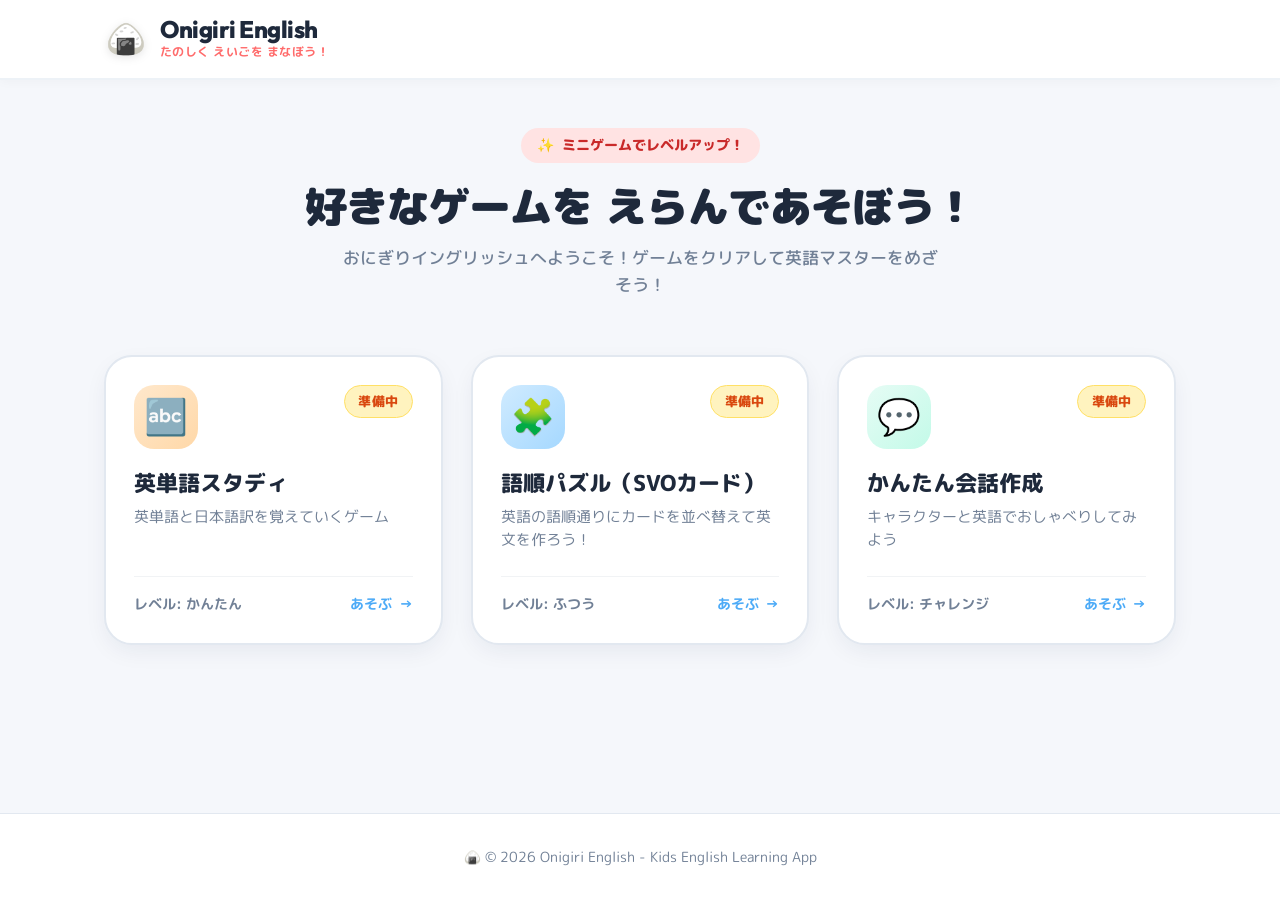
==== index.html @ 7a95c95e "feat: initialize project structure Set up base project architecture including React, Tailwind CSS, a" ====
<!doctype html>
<html lang="ja">
  <head>
    <meta charset="UTF-8" />
    <meta name="viewport" content="width=device-width, initial-scale=1.0" />
    <title>Onigiri English - 子ども向け英語学習ポータル</title>
    <meta name="description" content="子ども向け英語学習Webアプリ。英単語スタディ、語順パズル、英会話などの楽しいミニゲームで英語を学ぼう！" />
    <meta property="og:title" content="Onigiri English - 子ども向け英語学習ポータル" />
    <meta property="og:description" content="子ども向け英語学習Webアプリ。英単語スタディ、語順パズル、英会話などの楽しいミニゲームで英語を学ぼう！" />
    <meta property="og:type" content="website" />
    <meta name="twitter:card" content="summary_large_image" />

    <!-- 共通スタイルシート -->
    <link rel="stylesheet" href="/css/style.css" />
  </head>
  <body>
    <!-- ヘッダー -->
    <header class="site-header">
      <div class="container header-inner">
        <a href="/" class="brand-logo" aria-label="Onigiri English トップページ">
          <div class="brand-icon" aria-hidden="true">🍙</div>
          <div class="brand-info">
            <span class="brand-title">Onigiri English</span>
            <span class="brand-tagline">たのしく えいごを まなぼう！</span>
          </div>
        </a>
      </div>
    </header>

    <!-- メインコンテンツ -->
    <main class="main-content">
      <div class="container">
        <!-- ヒーロー / 案内エリア -->
        <section class="hero-section">
          <div class="hero-pill">
            <span aria-hidden="true">✨</span>
            <span>ミニゲームでレベルアップ！</span>
          </div>
          <h1 class="hero-title">好きなゲームを えらんであそぼう！</h1>
          <p class="hero-subtitle">
            おにぎりイングリッシュへようこそ！ゲームをクリアして英語マスターをめざそう！
          </p>
        </section>

        <!-- ゲーム選択グリッド -->
        <section class="games-section" aria-label="ゲーム選択一覧">
          <div class="games-grid">
            
            <!-- ゲーム1: 英単語スタディ -->
            <a 
              href="games/word-match/index.html" 
              class="game-card" 
              data-status="coming-soon"
              aria-label="英単語スタディ（準備中）"
            >
              <div class="card-header">
                <div class="game-icon-wrapper icon-word" aria-hidden="true">
                  🔤
                </div>
                <span class="status-badge coming-soon">準備中</span>
              </div>
              <div class="card-body">
                <h2 class="game-title">英単語スタディ</h2>
                <p class="game-description">英単語と日本語訳を覚えていくゲーム</p>
              </div>
              <div class="card-footer">
                <span>レベル: かんたん</span>
                <span class="play-action-text">あそぶ <span class="arrow-icon">→</span></span>
              </div>
            </a>

            <!-- ゲーム2: 語順パズル（SVOカード） -->
            <a 
              href="games/svo-card/index.html" 
              class="game-card" 
              data-status="coming-soon"
              aria-label="語順パズル（SVOカード）（準備中）"
            >
              <div class="card-header">
                <div class="game-icon-wrapper icon-svo" aria-hidden="true">
                  🧩
                </div>
                <span class="status-badge coming-soon">準備中</span>
              </div>
              <div class="card-body">
                <h2 class="game-title">語順パズル（SVOカード）</h2>
                <p class="game-description">英語の語順通りにカードを並べ替えて英文を作ろう！</p>
              </div>
              <div class="card-footer">
                <span>レベル: ふつう</span>
                <span class="play-action-text">あそぶ <span class="arrow-icon">→</span></span>
              </div>
            </a>

            <!-- ゲーム3: かんたん会話作成 -->
            <a 
              href="games/dialogue/index.html" 
              class="game-card" 
              data-status="coming-soon"
              aria-label="かんたん会話作成（準備中）"
            >
              <div class="card-header">
                <div class="game-icon-wrapper icon-dialogue" aria-hidden="true">
                  💬
                </div>
                <span class="status-badge coming-soon">準備中</span>
              </div>
              <div class="card-body">
                <h2 class="game-title">かんたん会話作成</h2>
                <p class="game-description">キャラクターと英語でおしゃべりしてみよう</p>
              </div>
              <div class="card-footer">
                <span>レベル: チャレンジ</span>
                <span class="play-action-text">あそぶ <span class="arrow-icon">→</span></span>
              </div>
            </a>

          </div>
        </section>
      </div>
    </main>

    <!-- フッター -->
    <footer class="site-footer">
      <div class="container">
        <p>🍙 © 2026 Onigiri English - Kids English Learning App</p>
      </div>
    </footer>

    <!-- 準備中モーダル -->
    <div 
      id="comingSoonModal" 
      class="modal-overlay" 
      role="dialog" 
      aria-modal="true" 
      aria-labelledby="modalTitle" 
      aria-hidden="true"
    >
      <div class="modal-content">
        <div class="modal-mascot" aria-hidden="true">🍙</div>
        <h3 id="modalTitle" class="modal-title">準備中です！</h3>
        <p id="modalMessage" class="modal-text">このゲームは現在準備中です！お楽しみに！</p>
        <button id="modalCloseBtn" class="modal-btn-close" type="button">
          わかった！
        </button>
      </div>
    </div>

    <!-- ポータル画面用ロジック（ES Modules） -->
    <script type="module" src="/js/main.js"></script>
  </body>
</html>
---- css/style.css ----
/* ==========================================================================
   Onigiri English - 共通スタイルシート (css/style.css)
   対象: 小学生〜英検初級層向け 英語学習ポータル
   ========================================================================== */

/* Google Fontsの読み込み（親しみやすい丸ゴシックフォント） */
@import url('https://fonts.googleapis.com/css2?family=M+PLUS+Rounded+1c:wght@400;500;700;800;900&family=Outfit:wght@600;700;800&display=swap');

/* CSS変数（おにぎり・和モダン＆ポップなカラーパレット） */
:root {
  --color-bg: #F5F7FB;
  --color-card-bg: #FFFFFF;
  --color-text-main: #2D3748;
  --color-text-muted: #718096;
  --color-primary: #FF6B6B;       /* うめぼし・サーモンピンク */
  --color-primary-hover: #FA5252;
  --color-secondary: #4DABF7;     /* さわやかなスカイブルー */
  --color-accent-yellow: #FFD43B; /* たまごイエロー */
  --color-accent-green: #38D9A9;  /* のり・まっちゃグリーン */
  --color-nori: #1E293B;          /* おにぎりの海苔ブラック */
  --color-border: #E2E8F0;
  --color-badge-bg: #FFF3BF;
  --color-badge-text: #D9480F;

  --shadow-sm: 0 2px 6px rgba(0, 0, 0, 0.04);
  --shadow-md: 0 8px 24px -4px rgba(26, 38, 74, 0.08);
  --shadow-hover: 0 16px 32px -6px rgba(26, 38, 74, 0.14);

  --radius-sm: 0.75rem;
  --radius-md: 1.25rem;
  --radius-lg: 1.75rem;
  --radius-full: 9999px;

  --transition-normal: all 0.25s cubic-bezier(0.16, 1, 0.3, 1);
}

/* リセット＆基本スタイル */
*, *::before, *::after {
  box-sizing: border-box;
  margin: 0;
  padding: 0;
}

body {
  font-family: 'M PLUS Rounded 1c', -apple-system, BlinkMacSystemFont, "Segoe UI", Roboto, sans-serif;
  background-color: var(--color-bg);
  color: var(--color-text-main);
  line-height: 1.6;
  min-height: 100vh;
  display: flex;
  flex-direction: column;
  -webkit-font-smoothing: antialiased;
}

/* アクセシビリティ: リンク・ボタンフォーカス */
a:focus-visible,
button:focus-visible {
  outline: 3px solid var(--color-secondary);
  outline-offset: 3px;
}

/* ==========================================================================
   レイアウトコンテナ
   ========================================================================== */
.container {
  width: 100%;
  max-width: 1120px;
  margin-left: auto;
  margin-right: auto;
  padding-left: 1.5rem;
  padding-right: 1.5rem;
}

/* ==========================================================================
   ヘッダー (Header)
   ========================================================================== */
.site-header {
  background-color: #FFFFFF;
  border-bottom: 2px solid #EDF2F7;
  padding: 1rem 0;
  position: sticky;
  top: 0;
  z-index: 40;
  box-shadow: 0 2px 10px rgba(0, 0, 0, 0.03);
}

.site-header .header-inner {
  display: flex;
  align-items: center;
  justify-content: space-between;
}

.brand-logo {
  display: flex;
  align-items: center;
  gap: 0.75rem;
  text-decoration: none;
  color: var(--color-nori);
  transition: var(--transition-normal);
}

.brand-logo:hover {
  transform: scale(1.02);
}

.brand-icon {
  width: 44px;
  height: 44px;
  display: flex;
  align-items: center;
  justify-content: center;
  font-size: 2rem;
  filter: drop-shadow(0 2px 4px rgba(0, 0, 0, 0.1));
  user-select: none;
}

.brand-info {
  display: flex;
  flex-direction: column;
}

.brand-title {
  font-family: 'Outfit', 'M PLUS Rounded 1c', sans-serif;
  font-size: 1.5rem;
  font-weight: 800;
  letter-spacing: -0.02em;
  color: var(--color-nori);
  line-height: 1.1;
}

.brand-tagline {
  font-size: 0.75rem;
  font-weight: 700;
  color: var(--color-primary);
  letter-spacing: 0.04em;
}

/* ==========================================================================
   ヒーローセクション (Hero Section)
   ========================================================================== */
.hero-section {
  padding: 3rem 0 2rem;
  text-align: center;
}

.hero-pill {
  display: inline-flex;
  align-items: center;
  gap: 0.5rem;
  background-color: #FFE3E3;
  color: #C92A2A;
  font-size: 0.875rem;
  font-weight: 800;
  padding: 0.4rem 1rem;
  border-radius: var(--radius-full);
  margin-bottom: 1rem;
}

.hero-title {
  font-size: clamp(1.8rem, 4vw, 2.6rem);
  font-weight: 900;
  color: var(--color-nori);
  letter-spacing: -0.02em;
  line-height: 1.3;
  margin-bottom: 0.75rem;
}

.hero-subtitle {
  font-size: 1.05rem;
  color: var(--color-text-muted);
  font-weight: 500;
  max-width: 600px;
  margin: 0 auto;
}

/* ==========================================================================
   ゲーム選択グリッド (Games Grid)
   ========================================================================== */
.main-content {
  flex: 1;
  padding-bottom: 4rem;
}

.games-grid {
  display: grid;
  grid-template-columns: repeat(auto-fit, minmax(300px, 1fr));
  gap: 1.75rem;
  margin-top: 1.5rem;
}

/* ゲームカード */
.game-card {
  position: relative;
  background-color: var(--color-card-bg);
  border-radius: var(--radius-lg);
  border: 2px solid var(--color-border);
  box-shadow: var(--shadow-md);
  text-decoration: none;
  color: inherit;
  overflow: hidden;
  display: flex;
  flex-direction: column;
  transition: var(--transition-normal);
  cursor: pointer;
  padding: 1.75rem;
}

.game-card:hover {
  transform: translateY(-6px);
  box-shadow: var(--shadow-hover);
  border-color: #CBD5E1;
}

.game-card:active {
  transform: translateY(-2px);
}

/* カード上部：アイコン＆バッジ */
.card-header {
  display: flex;
  align-items: flex-start;
  justify-content: space-between;
  margin-bottom: 1.25rem;
}

.game-icon-wrapper {
  width: 64px;
  height: 64px;
  border-radius: var(--radius-md);
  display: flex;
  align-items: center;
  justify-content: center;
  font-size: 2.2rem;
  transition: transform 0.3s ease;
  user-select: none;
}

.game-card:hover .game-icon-wrapper {
  transform: scale(1.1) rotate(-3deg);
}

/* アイコン個別背景テーマ */
.icon-word {
  background: linear-gradient(135deg, #FFE8CC 0%, #FFD8A8 100%);
  color: #D9480F;
}

.icon-svo {
  background: linear-gradient(135deg, #D0EBFF 0%, #A5D8FF 100%);
  color: #1971C2;
}

.icon-dialogue {
  background: linear-gradient(135deg, #E6FCF5 0%, #C3FAE8 100%);
  color: #0CA678;
}

/* ステータスタグ（準備中） */
.status-badge {
  display: inline-flex;
  align-items: center;
  gap: 0.35rem;
  padding: 0.35rem 0.85rem;
  border-radius: var(--radius-full);
  font-size: 0.8rem;
  font-weight: 800;
  letter-spacing: 0.02em;
  user-select: none;
  white-space: nowrap;
}

.status-badge.coming-soon {
  background-color: var(--color-badge-bg);
  color: var(--color-badge-text);
  border: 1px solid #FFE066;
}

/* カード本文 */
.card-body {
  flex: 1;
  display: flex;
  flex-direction: column;
}

.game-title {
  font-size: 1.35rem;
  font-weight: 800;
  color: var(--color-nori);
  margin-bottom: 0.5rem;
  line-height: 1.3;
}

.game-description {
  font-size: 0.95rem;
  color: var(--color-text-muted);
  line-height: 1.55;
  margin-bottom: 1.5rem;
  flex-grow: 1;
}

/* カード下部アクション案内 */
.card-footer {
  display: flex;
  align-items: center;
  justify-content: space-between;
  padding-top: 1rem;
  border-top: 1px solid #F1F3F5;
  font-size: 0.875rem;
  font-weight: 700;
  color: var(--color-text-muted);
}

.play-action-text {
  display: flex;
  align-items: center;
  gap: 0.4rem;
  color: var(--color-secondary);
}

.game-card:hover .play-action-text {
  color: var(--color-primary);
}

.arrow-icon {
  display: inline-block;
  transition: transform 0.2s ease;
}

.game-card:hover .arrow-icon {
  transform: translateX(4px);
}

/* ==========================================================================
   準備中モーダル (Coming Soon Modal)
   ========================================================================== */
.modal-overlay {
  position: fixed;
  inset: 0;
  background-color: rgba(15, 23, 42, 0.6);
  backdrop-filter: blur(4px);
  -webkit-backdrop-filter: blur(4px);
  display: flex;
  align-items: center;
  justify-content: center;
  padding: 1.5rem;
  z-index: 100;
  opacity: 0;
  visibility: hidden;
  transition: opacity 0.2s ease, visibility 0.2s ease;
}

.modal-overlay.active {
  opacity: 1;
  visibility: visible;
}

.modal-content {
  background-color: #FFFFFF;
  border-radius: var(--radius-lg);
  box-shadow: 0 25px 50px -12px rgba(0, 0, 0, 0.25);
  width: 100%;
  max-width: 440px;
  text-align: center;
  padding: 2.25rem 2rem;
  transform: scale(0.92);
  transition: transform 0.25s cubic-bezier(0.16, 1, 0.3, 1);
  border: 3px solid #FFF3BF;
}

.modal-overlay.active .modal-content {
  transform: scale(1);
}

.modal-mascot {
  font-size: 4rem;
  line-height: 1;
  margin-bottom: 1rem;
  animation: bounce 1.2s infinite ease-in-out;
  display: inline-block;
}

@keyframes bounce {
  0%, 100% {
    transform: translateY(0);
  }
  50% {
    transform: translateY(-8px);
  }
}

.modal-title {
  font-size: 1.45rem;
  font-weight: 800;
  color: var(--color-nori);
  margin-bottom: 0.5rem;
}

.modal-text {
  font-size: 1rem;
  color: var(--color-text-muted);
  line-height: 1.6;
  margin-bottom: 1.75rem;
}

.modal-btn-close {
  background-color: var(--color-primary);
  color: #FFFFFF;
  border: none;
  font-family: inherit;
  font-size: 1rem;
  font-weight: 800;
  padding: 0.85rem 2.2rem;
  border-radius: var(--radius-full);
  cursor: pointer;
  box-shadow: 0 6px 16px rgba(255, 107, 107, 0.35);
  transition: var(--transition-normal);
  min-height: 48px;
  min-width: 160px;
}

.modal-btn-close:hover {
  background-color: var(--color-primary-hover);
  transform: translateY(-2px);
  box-shadow: 0 8px 20px rgba(255, 107, 107, 0.45);
}

.modal-btn-close:active {
  transform: translateY(0);
}

/* ==========================================================================
   フッター (Footer)
   ========================================================================== */
.site-footer {
  background-color: #FFFFFF;
  border-top: 1px solid var(--color-border);
  padding: 2rem 0;
  text-align: center;
  color: var(--color-text-muted);
  font-size: 0.85rem;
  margin-top: auto;
}

.site-footer p {
  display: flex;
  align-items: center;
  justify-content: center;
  gap: 0.4rem;
}

/* ==========================================================================
   レスポンシブ調整 (Responsive)
   ========================================================================== */
@media (max-width: 640px) {
  .hero-section {
    padding: 2rem 0 1.5rem;
  }

  .games-grid {
    grid-template-columns: 1fr;
    gap: 1.25rem;
  }

  .game-card {
    padding: 1.35rem;
  }

  .modal-content {
    padding: 1.75rem 1.25rem;
  }
}
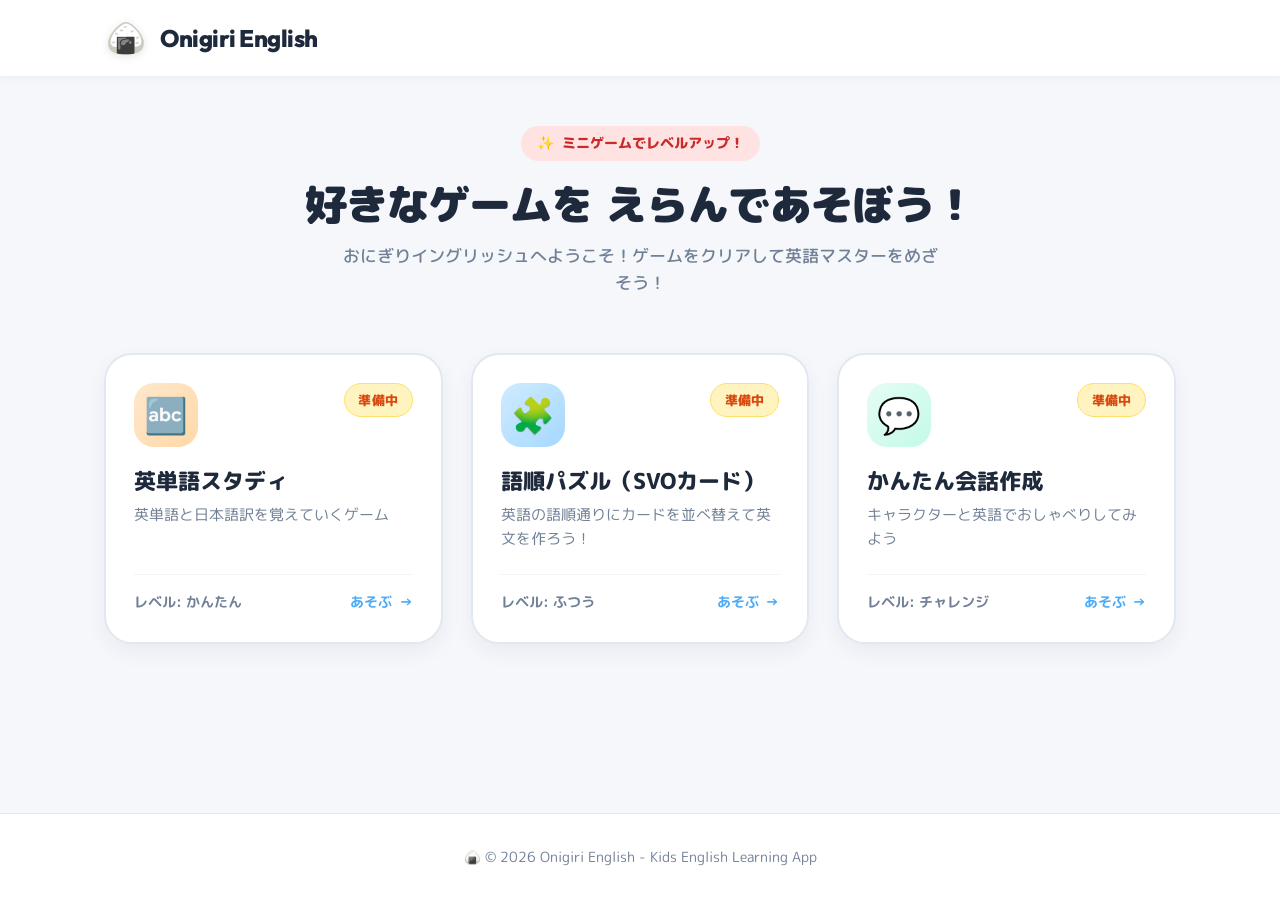
==== commit aaec91c3: "Fix title words" ====
--- a/index.html
+++ b/index.html
@@ -21,7 +21,6 @@
           <div class="brand-icon" aria-hidden="true">🍙</div>
           <div class="brand-info">
             <span class="brand-title">Onigiri English</span>
-            <span class="brand-tagline">たのしく えいごを まなぼう！</span>
           </div>
         </a>
       </div>
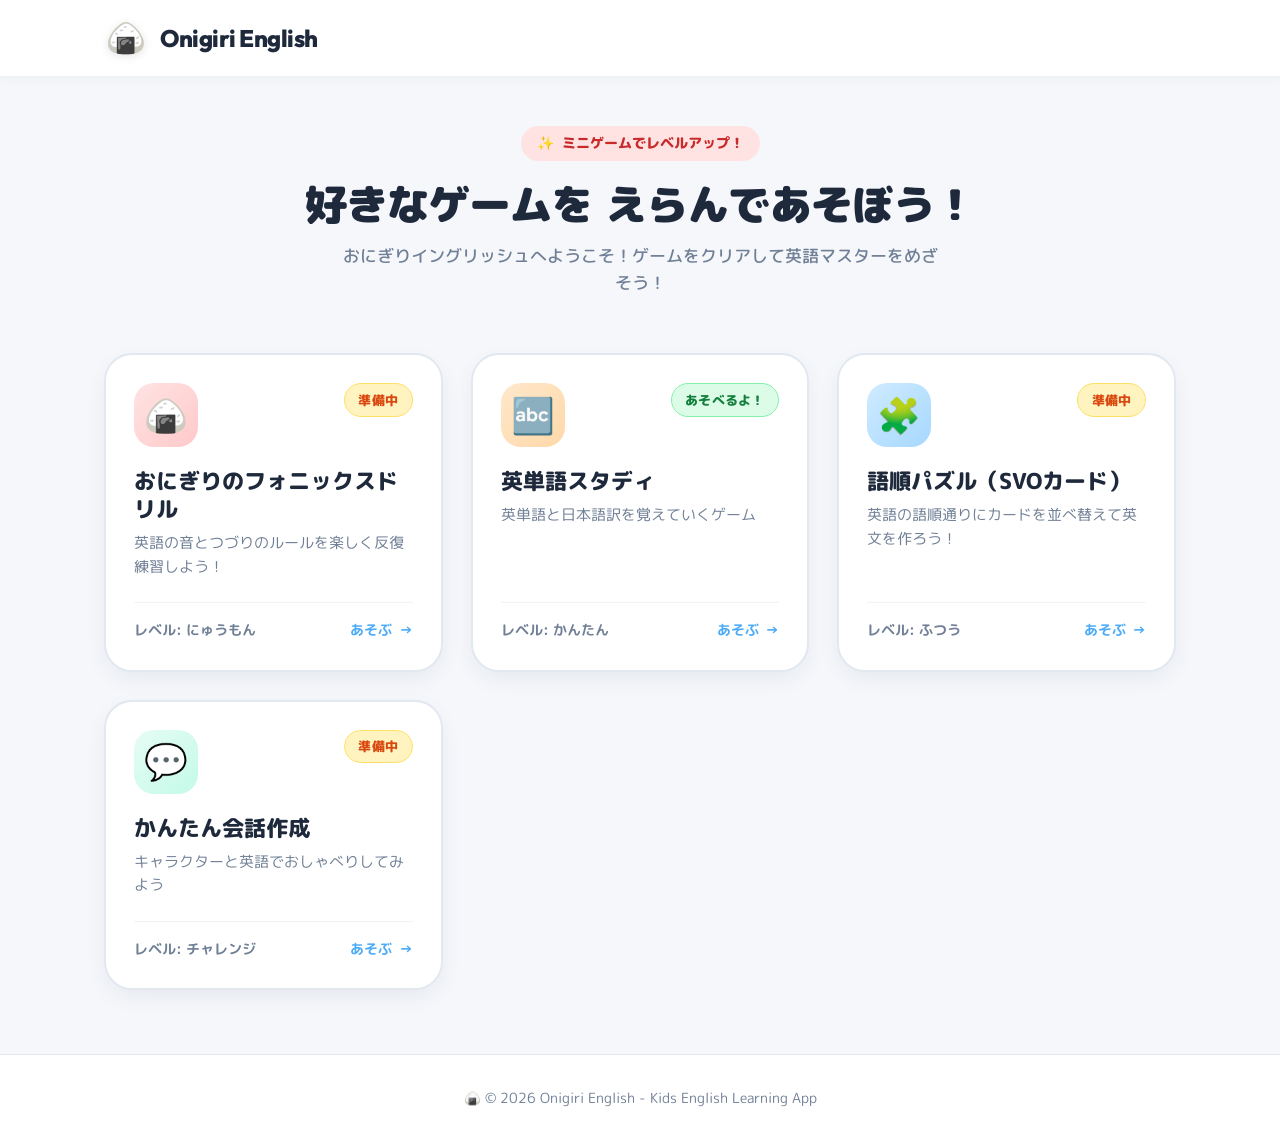
==== commit ca5201f0: "feat: implement word study game structure Add game assets and base implementation for "Word Study" i" ====
--- a/index.html
+++ b/index.html
@@ -45,18 +45,40 @@
         <section class="games-section" aria-label="ゲーム選択一覧">
           <div class="games-grid">
             
-            <!-- ゲーム1: 英単語スタディ -->
+            <!-- ゲーム1: おにぎりのフォニックスドリル -->
+            <a 
+              href="games/phonics-drill/index.html" 
+              class="game-card" 
+              data-status="coming-soon"
+              aria-label="おにぎりのフォニックスドリル（準備中）"
+            >
+              <div class="card-header">
+                <div class="game-icon-wrapper icon-phonics" aria-hidden="true">
+                  🍙
+                </div>
+                <span class="status-badge coming-soon">準備中</span>
+              </div>
+              <div class="card-body">
+                <h2 class="game-title">おにぎりのフォニックスドリル</h2>
+                <p class="game-description">英語の音とつづりのルールを楽しく反復練習しよう！</p>
+              </div>
+              <div class="card-footer">
+                <span>レベル: にゅうもん</span>
+                <span class="play-action-text">あそぶ <span class="arrow-icon">→</span></span>
+              </div>
+            </a>
+
+            <!-- ゲーム2: 英単語スタディ -->
             <a 
               href="games/word-match/index.html" 
               class="game-card" 
-              data-status="coming-soon"
-              aria-label="英単語スタディ（準備中）"
+              aria-label="英単語スタディ（あそべるよ！）"
             >
               <div class="card-header">
                 <div class="game-icon-wrapper icon-word" aria-hidden="true">
                   🔤
                 </div>
-                <span class="status-badge coming-soon">準備中</span>
+                <span class="status-badge ready">あそべるよ！</span>
               </div>
               <div class="card-body">
                 <h2 class="game-title">英単語スタディ</h2>
--- a/css/style.css
+++ b/css/style.css
@@ -240,6 +240,11 @@
 }
 
 /* アイコン個別背景テーマ */
+.icon-phonics {
+  background: linear-gradient(135deg, #FFE3E3 0%, #FFC9C9 100%);
+  color: #E03131;
+}
+
 .icon-word {
   background: linear-gradient(135deg, #FFE8CC 0%, #FFD8A8 100%);
   color: #D9480F;
@@ -273,6 +278,12 @@
   background-color: var(--color-badge-bg);
   color: var(--color-badge-text);
   border: 1px solid #FFE066;
+}
+
+.status-badge.ready {
+  background-color: #DCFCE7;
+  color: #15803D;
+  border: 1px solid #86EFAC;
 }
 
 /* カード本文 */
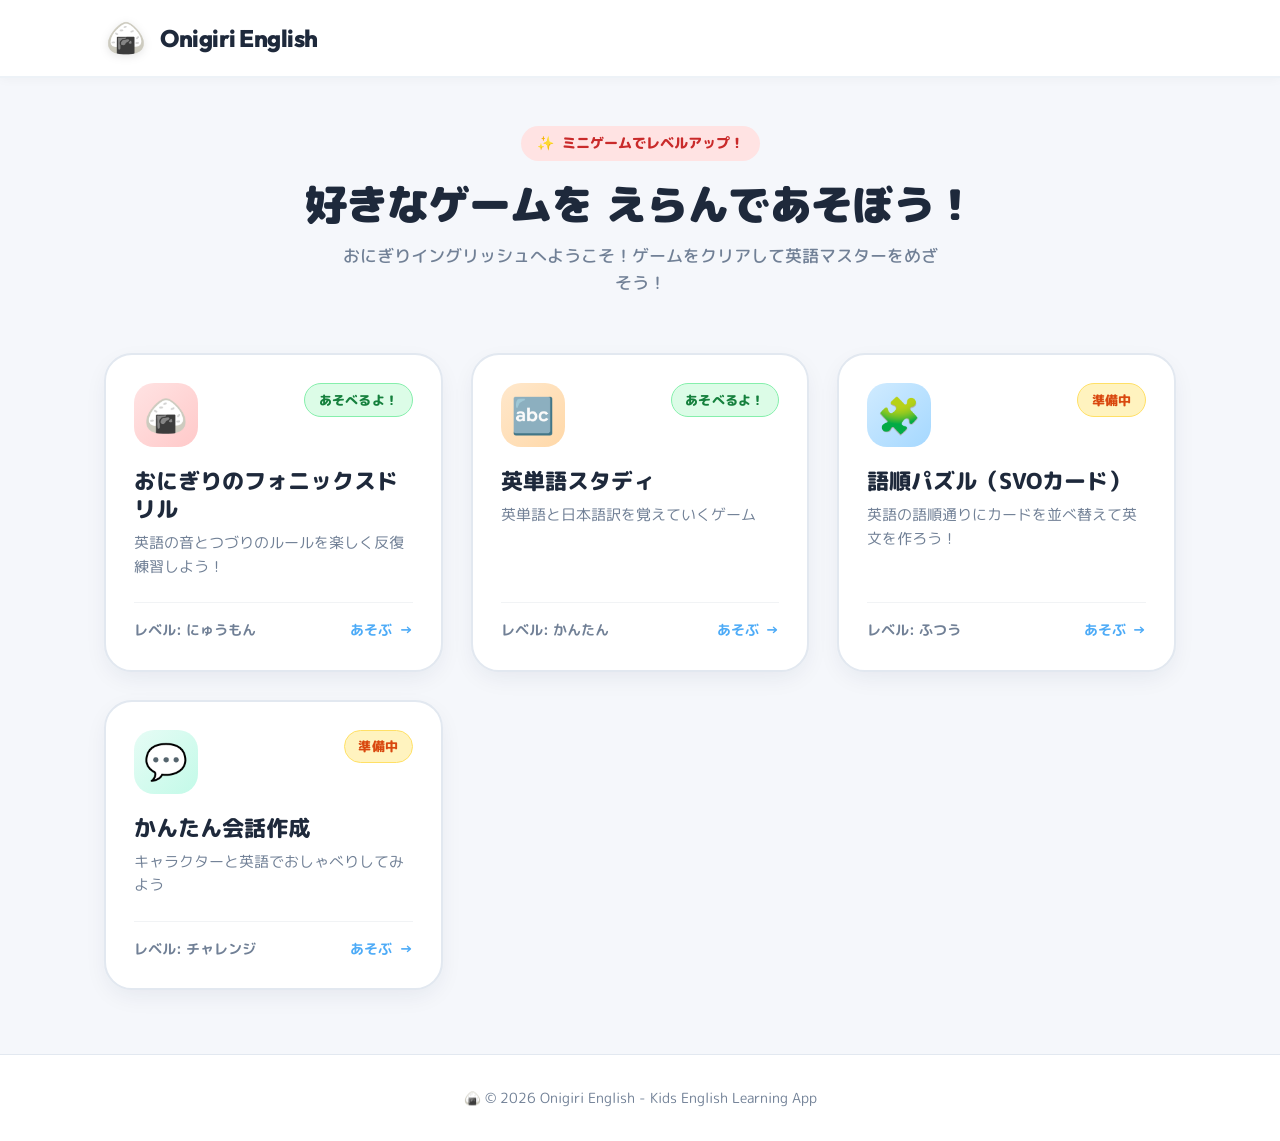
==== commit 9c0c74ba: "feat(word-match): add sub-category tabs and update phonics status - Add `sub-group-tabs-container` f" ====
--- a/index.html
+++ b/index.html
@@ -49,14 +49,13 @@
             <a 
               href="games/phonics-drill/index.html" 
               class="game-card" 
-              data-status="coming-soon"
-              aria-label="おにぎりのフォニックスドリル（準備中）"
+              aria-label="おにぎりのフォニックスドリル（あそべるよ！）"
             >
               <div class="card-header">
                 <div class="game-icon-wrapper icon-phonics" aria-hidden="true">
                   🍙
                 </div>
-                <span class="status-badge coming-soon">準備中</span>
+                <span class="status-badge ready">あそべるよ！</span>
               </div>
               <div class="card-body">
                 <h2 class="game-title">おにぎりのフォニックスドリル</h2>
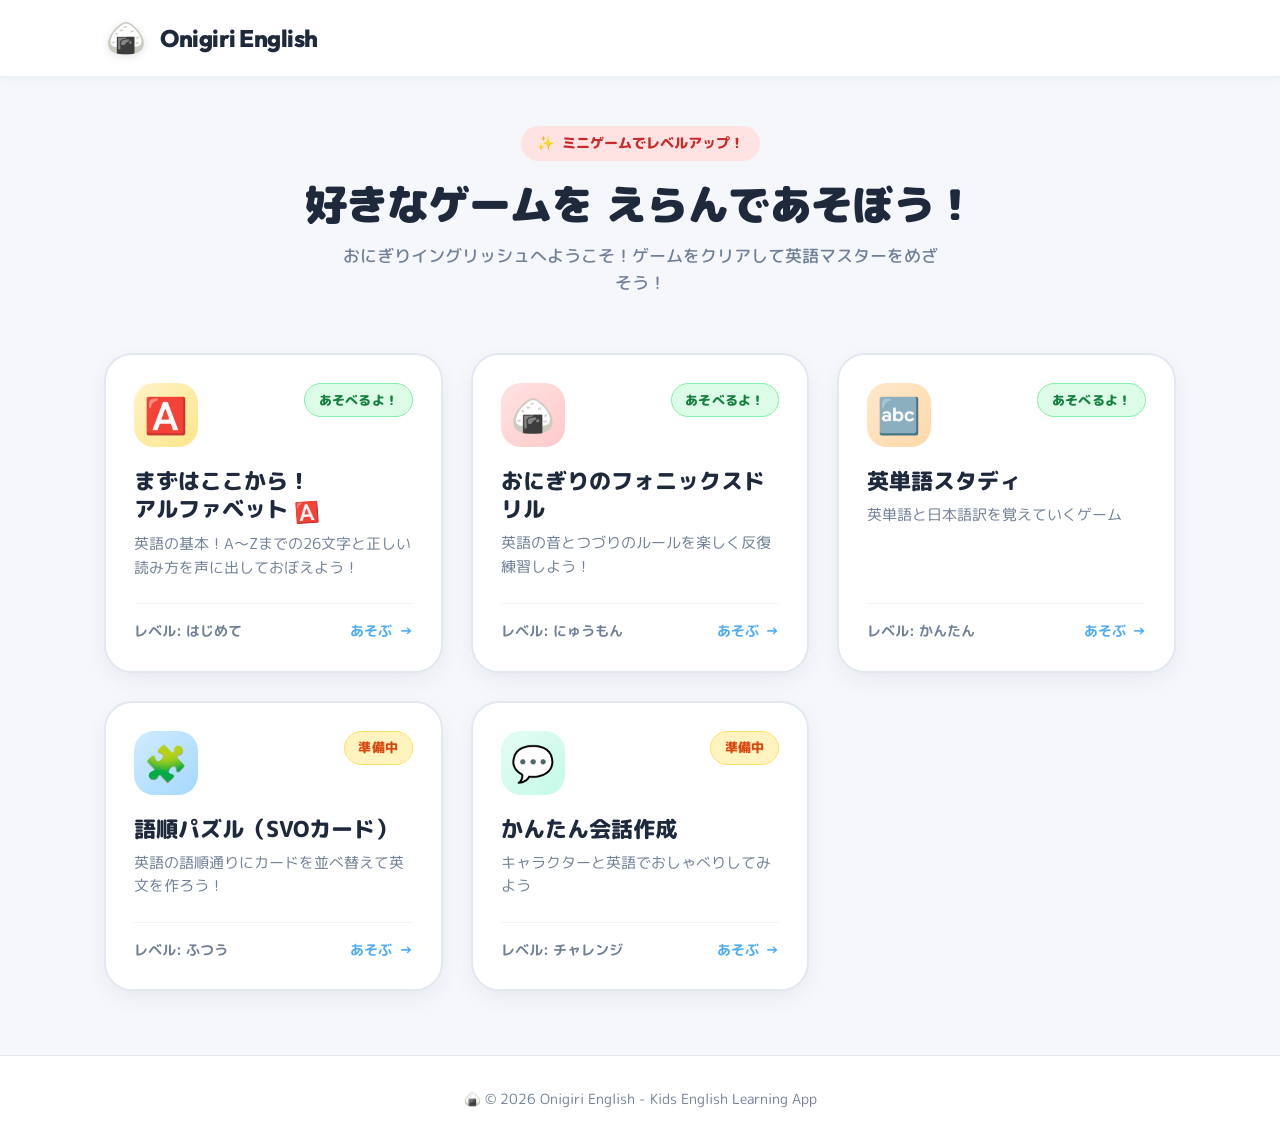
==== commit 89887db3: "feat(games): add alphabet learning game and update phonics UI - Add new alphabet learning game to th" ====
--- a/index.html
+++ b/index.html
@@ -44,6 +44,28 @@
         <!-- ゲーム選択グリッド -->
         <section class="games-section" aria-label="ゲーム選択一覧">
           <div class="games-grid">
+
+            <!-- ゲーム0: まずはここから！ アルファベット -->
+            <a 
+              href="games/alphabet/index.html" 
+              class="game-card" 
+              aria-label="まずはここから！ アルファベット（あそべるよ！）"
+            >
+              <div class="card-header">
+                <div class="game-icon-wrapper icon-alphabet" aria-hidden="true">
+                  🅰️
+                </div>
+                <span class="status-badge ready">あそべるよ！</span>
+              </div>
+              <div class="card-body">
+                <h2 class="game-title">まずはここから！<br />アルファベット <span class="title-pop-a" aria-hidden="true">🅰️</span></h2>
+                <p class="game-description">英語の基本！A〜Zまでの26文字と正しい読み方を声に出しておぼえよう！</p>
+              </div>
+              <div class="card-footer">
+                <span>レベル: はじめて</span>
+                <span class="play-action-text">あそぶ <span class="arrow-icon">→</span></span>
+              </div>
+            </a>
             
             <!-- ゲーム1: おにぎりのフォニックスドリル -->
             <a 
--- a/css/style.css
+++ b/css/style.css
@@ -240,6 +240,18 @@
 }
 
 /* アイコン個別背景テーマ */
+.icon-alphabet {
+  background: linear-gradient(135deg, #FEF3C7 0%, #FDE68A 100%);
+  color: #D97706;
+}
+
+.title-pop-a {
+  display: inline-block;
+  font-size: 1.25rem;
+  vertical-align: middle;
+  transform: rotate(-4deg);
+}
+
 .icon-phonics {
   background: linear-gradient(135deg, #FFE3E3 0%, #FFC9C9 100%);
   color: #E03131;
